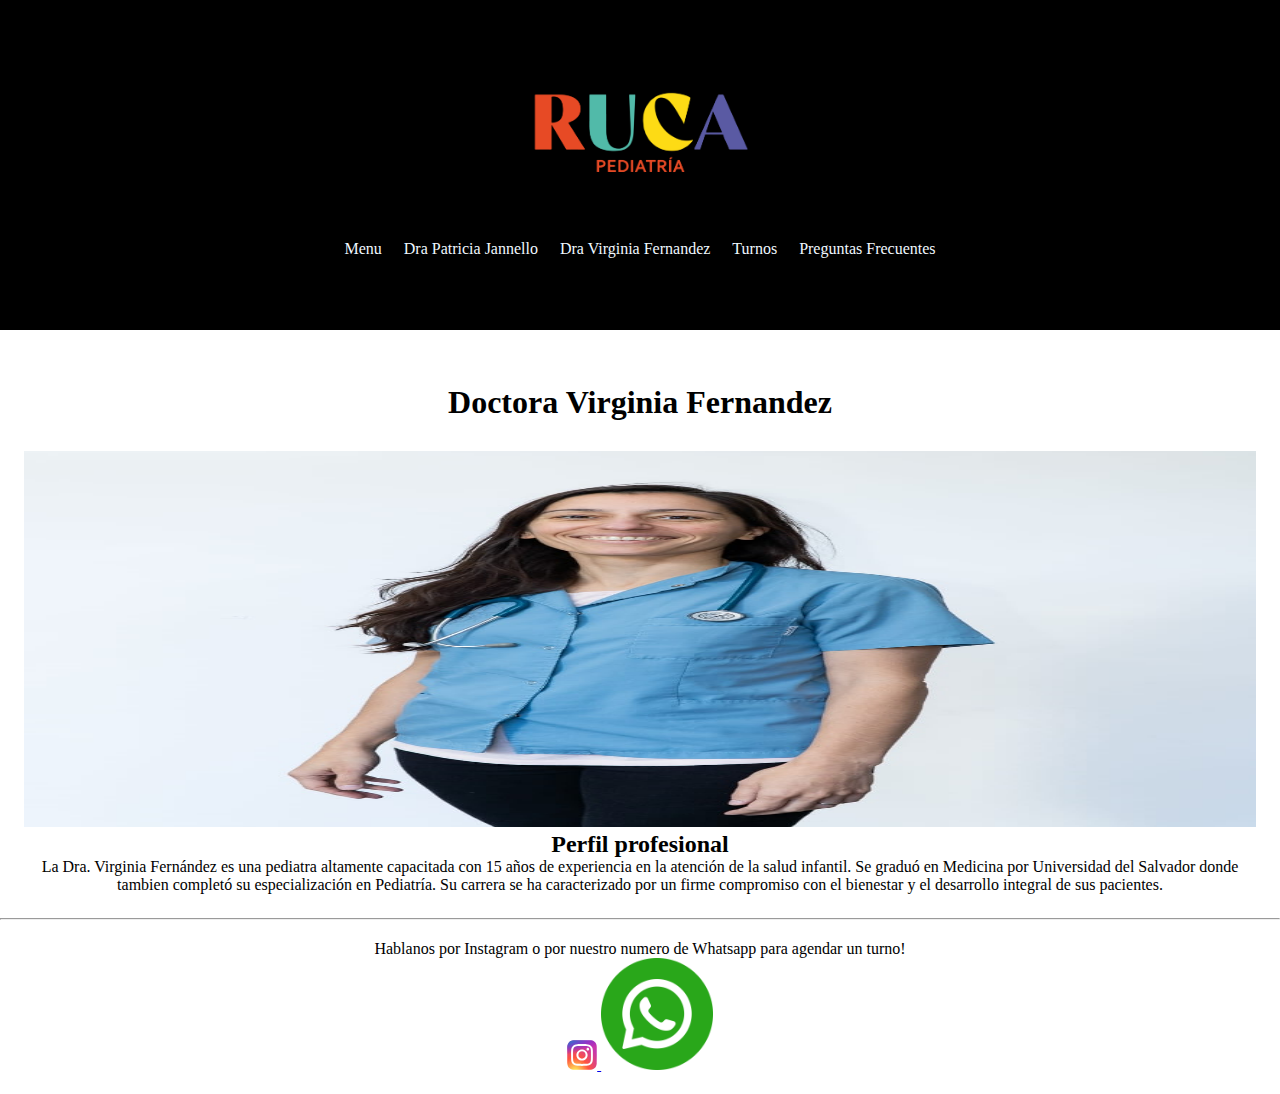
==== pages/fernandez.html @ 6505b5c9 "Primer commit de la segunda Pre-entrega" ====
<!DOCTYPE html>
<html lang="en">
<head>
    <meta charset="UTF-8">
    <meta name="viewport" content="width=device-width, initial-scale=1.0">
    <title> Dra Virginia Fernandez</title>
    <link rel="stylesheet" href="../css/style.css">
</head>
<body>
    <header>

        <div class="div-centrar-logo">
            <img class="img-logo" src="../images/Ruca Pediatrico.png" alt="">
        </div>
    
        <div>
            <nav>
                <ul>
                    <li> <a href="../index.html"> Menu </a>  </li>
                    <li> <a href="jannello.html"> Dra Patricia Jannello </a>  </li>
                    <li> <a href="fernandez.html"> Dra Virginia Fernandez </a> </li>
                    <li> <a href="turnos.html"> Turnos </a> </li>
                    <li> <a href="preguntasf.html"> Preguntas Frecuentes </a>  </li>
                </ul>
            </nav>
        </div>
      
    </header>




    <main>

        <div class="div-main">
            <div>
                <h1 class="titulos-principales"> Doctora Virginia Fernandez</h1>
            </div>
            <div>
                <img class="imagen-fernandez" src="../images/foto-fernandez.jpg" alt="">
            </div>

            <div>
                <h2>Perfil profesional</h2>
            </div>
            <div>
                La Dra. Virginia Fernández es una pediatra altamente capacitada con 15 años de experiencia en la atención de la salud infantil. Se graduó en Medicina por Universidad del Salvador donde tambien completó su especialización en Pediatría. Su carrera se ha caracterizado por un firme compromiso con el bienestar y el desarrollo integral de sus pacientes.

            </div>

        </div>
        

    </main>

<hr>


    <footer>
        
        <p>
            Hablanos por Instagram o por nuestro numero de Whatsapp para agendar un turno!
        </p>

        <a href="https://www.instagram.com/ruca.pediatrico/" target="_blank">
            <img class="imagen-instagram" src="../images/Instagram_logo_2016.svg" alt="Instagram" style="width: 30px; height: 30px;">
        </a>
        <a href="https://wa.me/5491125248600" target="_blank" class="whatsapp-button">
            <img src="../images/whatsapp_3670051.png" alt="WhatsApp Icon" class="whatsapp-icon">
        </a>

    


    </footer>
</body>
</html>
---- css/style.css ----
*{
    padding: 0px;
    margin: 0px;
    box-sizing: border-box;
}


/*Header*/

header{
    background-color: black;
    height: 330px;
}

/*Foto logo*/

.img-logo{
    width: 15rem;
    
}

.div-centrar-logo{
    display: flex;
    justify-content: center;
}


header div nav ul {
    display: flex;
    justify-content: center;
    align-items: center;
    flex-wrap: wrap;
    gap: 22px;
    list-style: none;
    
    
  }


header div nav ul li a{
    text-decoration: none;
    color: aliceblue;
}

a:hover{
    color: aqua;
}





.titulos-principales{
    margin-top: 30px;
    margin-bottom: 30px;

}

footer{
    text-align: center;
    padding: 20px;
}

/*index.html*/

.div-main{
    padding: 1.5rem;
}

/*foto para celular del consultorio*/
.div-consultorio-celular{
    display: flex;
    justify-content: center;
    margin-bottom: 40px;
}


#consultorio-celular{
    
    width: 100%;
    
}



#consultorio-celular, .texto-descriptivo-consultorio{
    display: grid;
    grid-template-columns: 1fr;
    grid-template-rows: repeat(5,1fr);
    gap: 20px;
}

.texto-descriptivo-consultorio{
    height: 130px;
    margin-bottom: 50px;
}

main{
    text-align: center;
}

.mapa{
    width: 90%;
}


/*jannello.html*/

.imagen-jannello{
    width: 100%;
    margin-bottom: 50px;
}

/*fernandez.html*/


.imagen-fernandez{
    width: 100%;
    height: 23.5rem;
}



/*turnos.html*/


.modifica-formulario{
    height: 200px;
    width: 200px;
    margin-left: 26%;
}




/*preguntasf.html*/


.main-preguntas{
    text-align: left;
    padding: 10px;

}

.preguntas{
    font-weight: bolder;
    margin-top: 10px;
    margin-bottom: 10px;
}


.respuesta-1{
    margin-top: 5px;
    margin-left: 30px;
    font-weight: bold;
}


.preguntas-respuestas{
    margin-top: 30px;
    margin-bottom: 30px;
}

.imagen-instagram{
    margin-top: 10px;
}


.whatsapp-icon{
    width: 9%;
}


@media screen and(min)
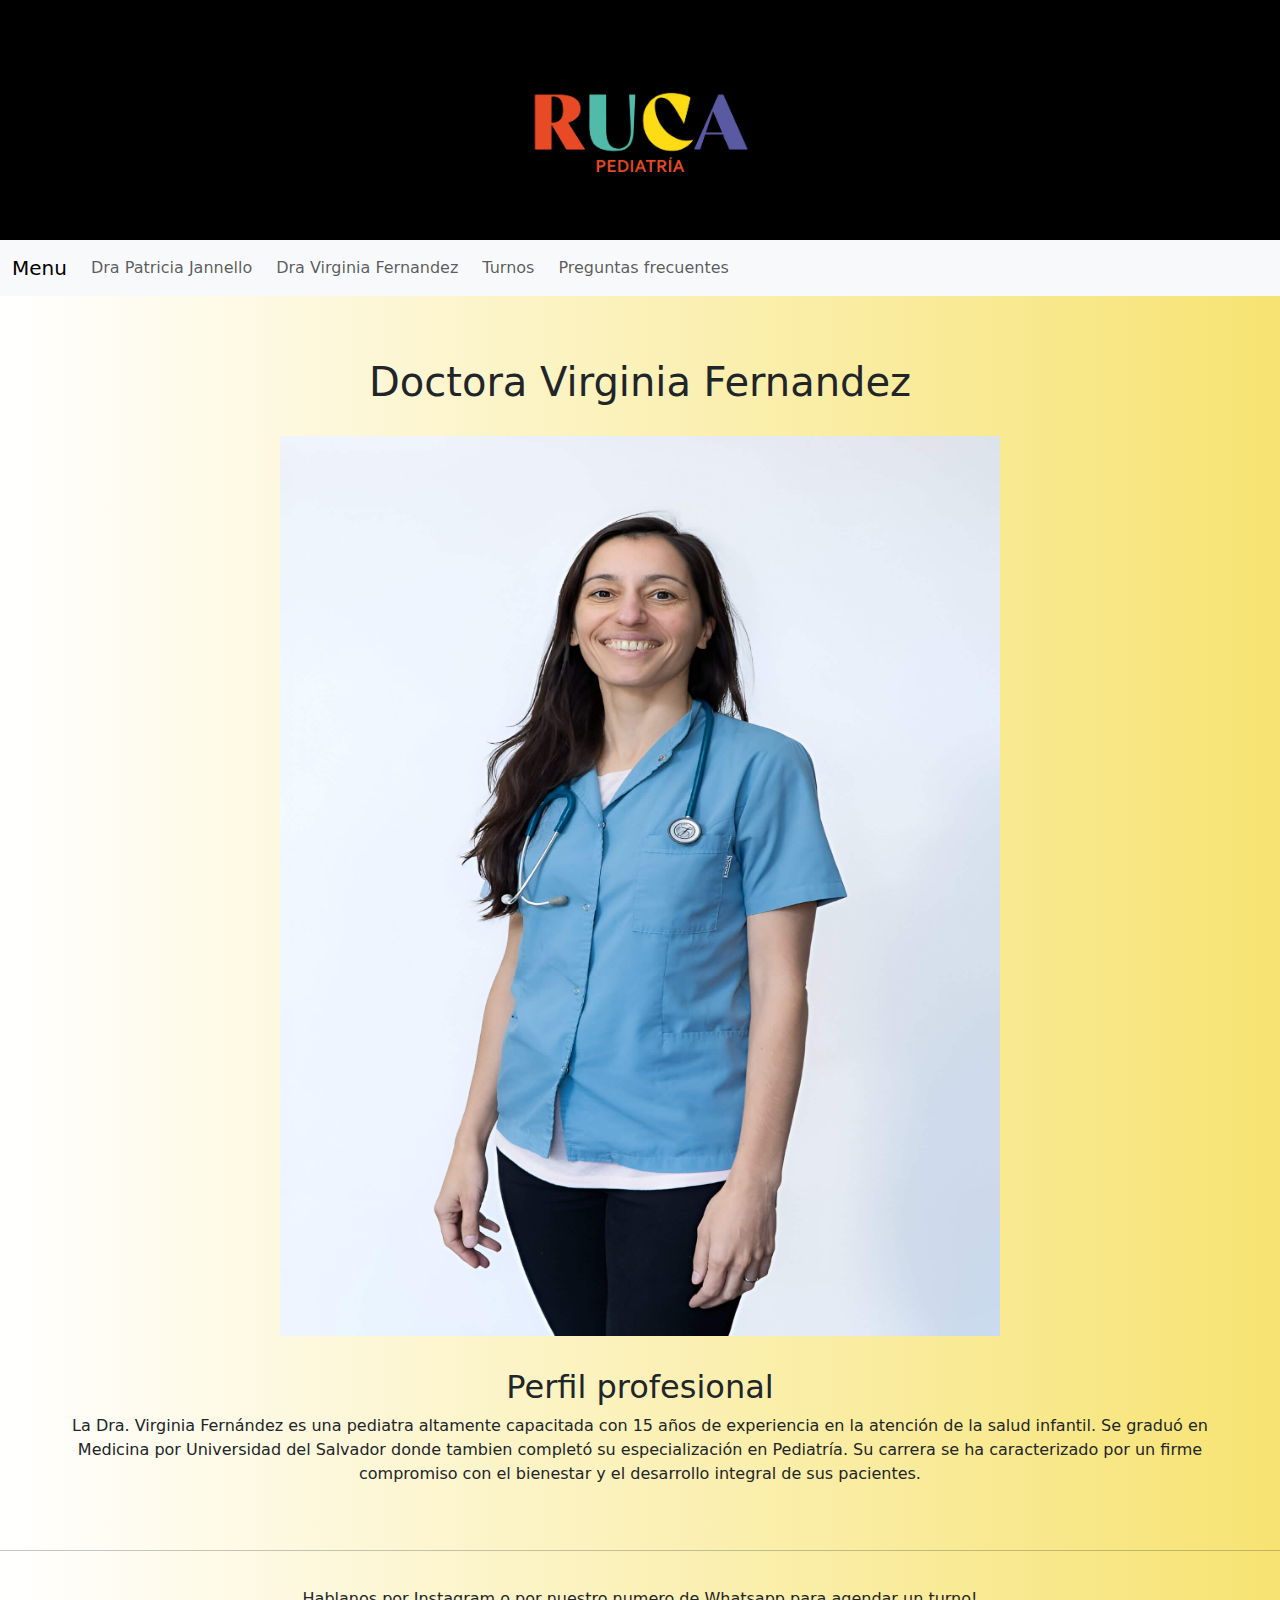
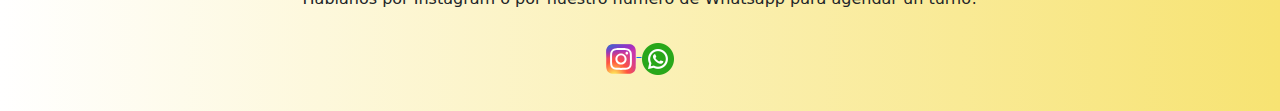
==== commit 7e212452: "Ultima version para la tercer entrega" ====
--- a/pages/fernandez.html
+++ b/pages/fernandez.html
@@ -3,26 +3,46 @@
 <head>
     <meta charset="UTF-8">
     <meta name="viewport" content="width=device-width, initial-scale=1.0">
+    <meta name="description" content="Perfil profesional de la doctora Virginia Fernandez con sus estudios y experiencia">
     <title> Dra Virginia Fernandez</title>
+    <link href="https://cdn.jsdelivr.net/npm/bootstrap@5.3.3/dist/css/bootstrap.min.css" rel="stylesheet" integrity="sha384-QWTKZyjpPEjISv5WaRU9OFeRpok6YctnYmDr5pNlyT2bRjXh0JMhjY6hW+ALEwIH" crossorigin="anonymous">
     <link rel="stylesheet" href="../css/style.css">
 </head>
-<body>
+<body class="body-fernandez">
     <header>
 
         <div class="div-centrar-logo">
-            <img class="img-logo" src="../images/Ruca Pediatrico.png" alt="">
+            <img class="img-logo" src="../images/Ruca Pediatrico (1).png" alt="Logo-Ruca-Pediatrico">
         </div>
     
-        <div>
-            <nav>
-                <ul>
-                    <li> <a href="../index.html"> Menu </a>  </li>
-                    <li> <a href="jannello.html"> Dra Patricia Jannello </a>  </li>
-                    <li> <a href="fernandez.html"> Dra Virginia Fernandez </a> </li>
-                    <li> <a href="turnos.html"> Turnos </a> </li>
-                    <li> <a href="preguntasf.html"> Preguntas Frecuentes </a>  </li>
-                </ul>
-            </nav>
+        <div class="menu">
+            <nav class="navbar navbar-expand-lg bg-body-tertiary">
+                <div class="container-fluid">
+                  <a class="navbar-brand" href="../index.html">Menu</a>
+                  <button class="navbar-toggler" type="button" data-bs-toggle="collapse" data-bs-target="#navbarSupportedContent" aria-controls="navbarSupportedContent" aria-expanded="false" aria-label="Toggle navigation">
+                    <span class="navbar-toggler-icon"></span>
+                  </button>
+                  <div class="collapse navbar-collapse" id="navbarSupportedContent">
+                    <ul class="navbar-nav me-auto mb-2 mb-lg-0">
+                      <li class="nav-item">
+                        <a class="nav-link hove" aria-current="page" href="jannello.html">Dra Patricia Jannello</a>
+                      </li>
+                      <li class="nav-item">
+                        <a class="nav-link hove" href="fernandez.html">Dra Virginia Fernandez</a>
+                      </li>
+                      <li class="nav-item ">
+                        <a class="nav-link hove" href="turnos.html" role="button" >
+                          Turnos
+                        </a>
+                      </li>
+                      <li class="nav-item">
+                        <a class="nav-link hove" href="preguntasf.html">Preguntas frecuentes</a>
+                      </li>
+                    </ul>
+                    
+                  </div>
+                </div>
+              </nav>
         </div>
       
     </header>
@@ -37,11 +57,11 @@
                 <h1 class="titulos-principales"> Doctora Virginia Fernandez</h1>
             </div>
             <div>
-                <img class="imagen-fernandez" src="../images/foto-fernandez.jpg" alt="">
+                <img class="imagen-fernandez" src="../images/foto-fernandez.jpeg" alt="Foto-doctora-Virginia-Fernandez">
             </div>
 
             <div>
-                <h2>Perfil profesional</h2>
+                <h2 id="perfil-profesional-fernandez">Perfil profesional</h2>
             </div>
             <div>
                 La Dra. Virginia Fernández es una pediatra altamente capacitada con 15 años de experiencia en la atención de la salud infantil. Se graduó en Medicina por Universidad del Salvador donde tambien completó su especialización en Pediatría. Su carrera se ha caracterizado por un firme compromiso con el bienestar y el desarrollo integral de sus pacientes.
@@ -73,6 +93,7 @@
 
 
     </footer>
+    <script src="https://cdn.jsdelivr.net/npm/bootstrap@5.3.3/dist/js/bootstrap.bundle.min.js" integrity="sha384-YvpcrYf0tY3lHB60NNkmXc5s9fDVZLESaAA55NDzOxhy9GkcIdslK1eN7N6jIeHz" crossorigin="anonymous"></script>
 </body>
 </html>
 
--- a/css/style.css
+++ b/css/style.css
@@ -1,174 +1,222 @@
-*{
-    padding: 0px;
-    margin: 0px;
-    box-sizing: border-box;
-}
-
-
-/*Header*/
-
-header{
-    background-color: black;
-    height: 330px;
+* {
+  padding: 0px;
+  margin: 0px;
+  box-sizing: border-box;
+}
+
+header {
+  background-color: black;
+  height: 280px;
 }
 
 /*Foto logo*/
-
-.img-logo{
-    width: 15rem;
-    
-}
-
-.div-centrar-logo{
+.img-logo {
+  width: 15rem;
+}
+
+.div-centrar-logo {
+  display: flex;
+  justify-content: center;
+}
+
+header div nav ul {
+  display: flex;
+  justify-content: center;
+  align-items: center;
+  flex-wrap: wrap;
+  gap: 0.5rem;
+  list-style: none;
+}
+header div nav ul li a {
+  text-decoration: none;
+  color: aliceblue;
+}
+
+/*hasta aca tenes nesting ,import, y listas*/
+header div nav div div ul li .hove:hover {
+  background-color: rgb(218, 224, 224);
+}
+
+.titulos-principales {
+  margin-top: 30px;
+  margin-bottom: 30px;
+}
+
+footer {
+  text-align: center;
+  padding: 20px;
+}
+
+.div-main {
+  padding: 1.5rem;
+}
+
+/*foto para celular del consultorio*/
+.div-consultorio-celular {
+  display: flex;
+  justify-content: center;
+  margin-bottom: 40px;
+}
+
+#consultorio-celular {
+  width: 100%;
+}
+
+#consultorio-celular, .texto-descriptivo-consultorio {
+  display: grid;
+  grid-template-columns: 1fr;
+  grid-template-rows: repeat(5, 1fr);
+  gap: 20px;
+}
+
+.texto-descriptivo-consultorio {
+  height: 130px;
+  margin-bottom: 7rem;
+}
+
+main {
+  text-align: center;
+}
+
+.mapa {
+  width: 100%;
+}
+
+.body-menu {
+  background: linear-gradient(to right, white, rgb(201, 201, 201));
+}
+
+/*jannello.html*/
+.body-jannello {
+  background: linear-gradient(to right, white, #fff39b);
+}
+
+.imagen-jannello {
+  width: 100%;
+  margin-bottom: 50px;
+}
+
+/*fernandez.html*/
+.body-fernandez {
+  background: linear-gradient(to right, white, #f7e372);
+}
+
+.imagen-fernandez {
+  width: 75%;
+  height: 23.5rem;
+}
+
+#perfil-profesional-fernandez {
+  margin-top: 3rem;
+}
+
+/*turnos.html*/
+.body-turnos {
+  background: linear-gradient(to right, white, #6d6ba1);
+}
+
+.main-turnos {
+  height: 25rem;
+}
+
+.modifica-formulario {
+  height: 50px;
+  width: 190px;
+  margin-left: 5.5rem;
+}
+
+/*preguntasf.html*/
+.body-preguntas {
+  background: linear-gradient(to right, white, #b7dddb);
+}
+
+.main-preguntas {
+  text-align: left;
+  padding: 10px;
+  margin: 1rem;
+}
+
+.preguntas {
+  font-weight: bolder;
+  margin-top: 10px;
+  margin-bottom: 10px;
+}
+
+.respuesta-1 {
+  margin-top: 5px;
+  margin-left: 30px;
+  font-weight: bold;
+}
+
+.preguntas-respuestas {
+  margin-top: 30px;
+  margin-bottom: 30px;
+}
+
+.imagen-instagram {
+  margin-top: 1rem;
+}
+
+.whatsapp-icon {
+  width: 9%;
+  margin-top: 1rem;
+}
+
+@media screen and (min-width: 600px) {
+  .menu {
     display: flex;
     justify-content: center;
-}
-
-
-header div nav ul {
+    display: inline;
+    margin-top: 2.5rem;
+  }
+  header div nav div div ul {
     display: flex;
-    justify-content: center;
+    flex-direction: column;
     align-items: center;
-    flex-wrap: wrap;
-    gap: 22px;
-    list-style: none;
-    
-    
-  }
-
-
-header div nav ul li a{
-    text-decoration: none;
-    color: aliceblue;
-}
-
-a:hover{
-    color: aqua;
-}
-
-
-
-
-
-.titulos-principales{
-    margin-top: 30px;
-    margin-bottom: 30px;
-
-}
-
-footer{
-    text-align: center;
-    padding: 20px;
-}
-
-/*index.html*/
-
-.div-main{
-    padding: 1.5rem;
-}
-
-/*foto para celular del consultorio*/
-.div-consultorio-celular{
-    display: flex;
-    justify-content: center;
-    margin-bottom: 40px;
-}
-
-
-#consultorio-celular{
-    
-    width: 100%;
-    
-}
-
-
-
-#consultorio-celular, .texto-descriptivo-consultorio{
-    display: grid;
-    grid-template-columns: 1fr;
-    grid-template-rows: repeat(5,1fr);
-    gap: 20px;
-}
-
-.texto-descriptivo-consultorio{
-    height: 130px;
-    margin-bottom: 50px;
-}
-
-main{
-    text-align: center;
-}
-
-.mapa{
-    width: 90%;
-}
-
-
-/*jannello.html*/
-
-.imagen-jannello{
-    width: 100%;
-    margin-bottom: 50px;
-}
-
-/*fernandez.html*/
-
-
-.imagen-fernandez{
-    width: 100%;
-    height: 23.5rem;
-}
-
-
-
-/*turnos.html*/
-
-
-.modifica-formulario{
-    height: 200px;
-    width: 200px;
-    margin-left: 26%;
-}
-
-
-
-
-/*preguntasf.html*/
-
-
-.main-preguntas{
-    text-align: left;
-    padding: 10px;
-
-}
-
-.preguntas{
-    font-weight: bolder;
-    margin-top: 10px;
-    margin-bottom: 10px;
-}
-
-
-.respuesta-1{
-    margin-top: 5px;
-    margin-left: 30px;
-    font-weight: bold;
-}
-
-
-.preguntas-respuestas{
-    margin-top: 30px;
-    margin-bottom: 30px;
-}
-
-.imagen-instagram{
-    margin-top: 10px;
-}
-
-
-.whatsapp-icon{
-    width: 9%;
-}
-
-
-@media screen and(min) +  }
+  /*Menu Principal*/
+  .div-main {
+    padding: 3rem;
+  }
+  .texto-descriptivo-consultorio {
+    margin-top: 2rem;
+    font-weight: 300 bold;
+  }
+
+  #consultorio-celular{
+    width: 80%;
+  }
+  /*jannello desktop*/
+  /*fernandez desktop*/
+  .imagen-fernandez {
+    height: 900px;
+    width: 45rem;
+  }
+  #perfil-profesional-fernandez {
+    margin-top: 2rem;
+  }
+  /*turnos desktop*/
+  .main-turnos {
+    height: 25rem;
+  }
+  .modifica-formulario {
+    margin-left: 41.5%;
+  }
+  /*Preguntas frecuentes desktop*/
+  .main-preguntas {
+    margin: 1rem;
+  }
+  /*footer desktop*/
+  .whatsapp-icon {
+    width: 2rem;
+  }
+
+  footer{
+    margin-bottom: 1rem;
+  }
+  .footer-turnos{
+    margin-bottom: 1rem;
+  }
+}
+
+/*# sourceMappingURL=style.css.map */
